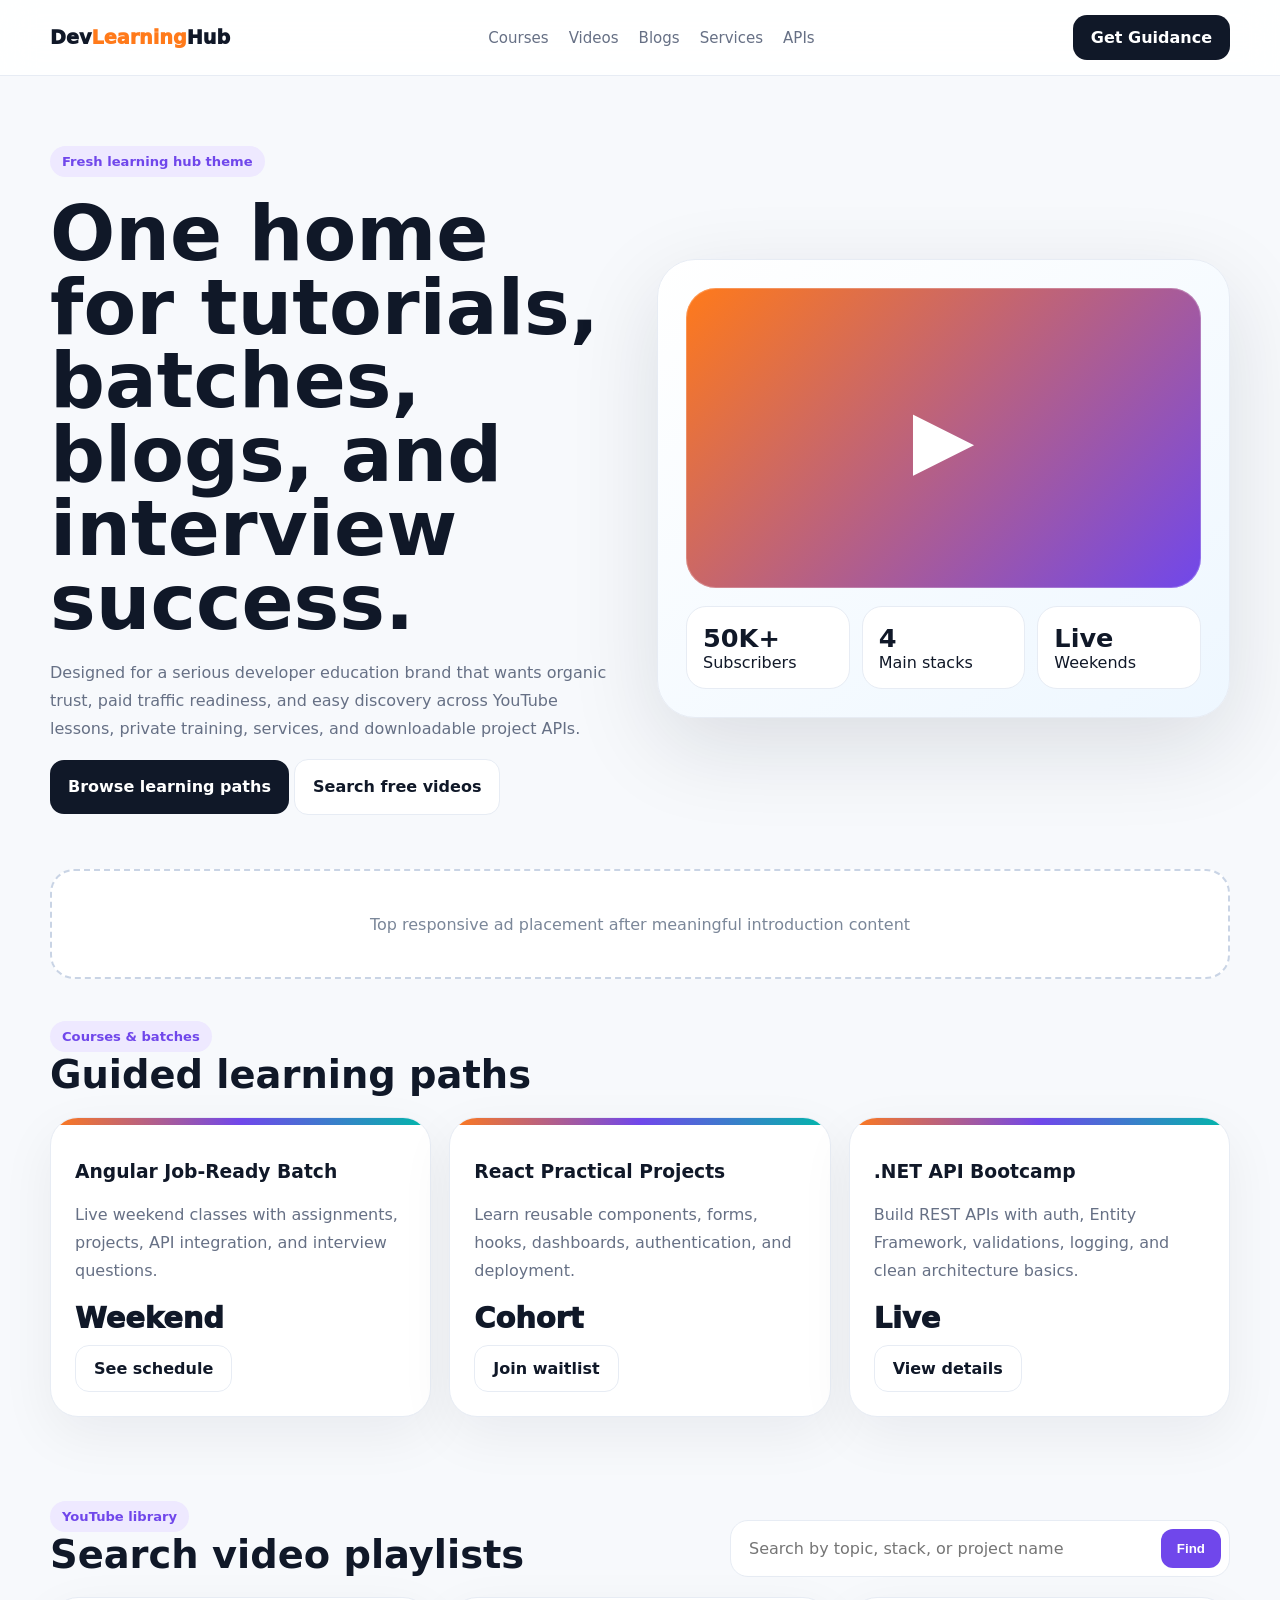
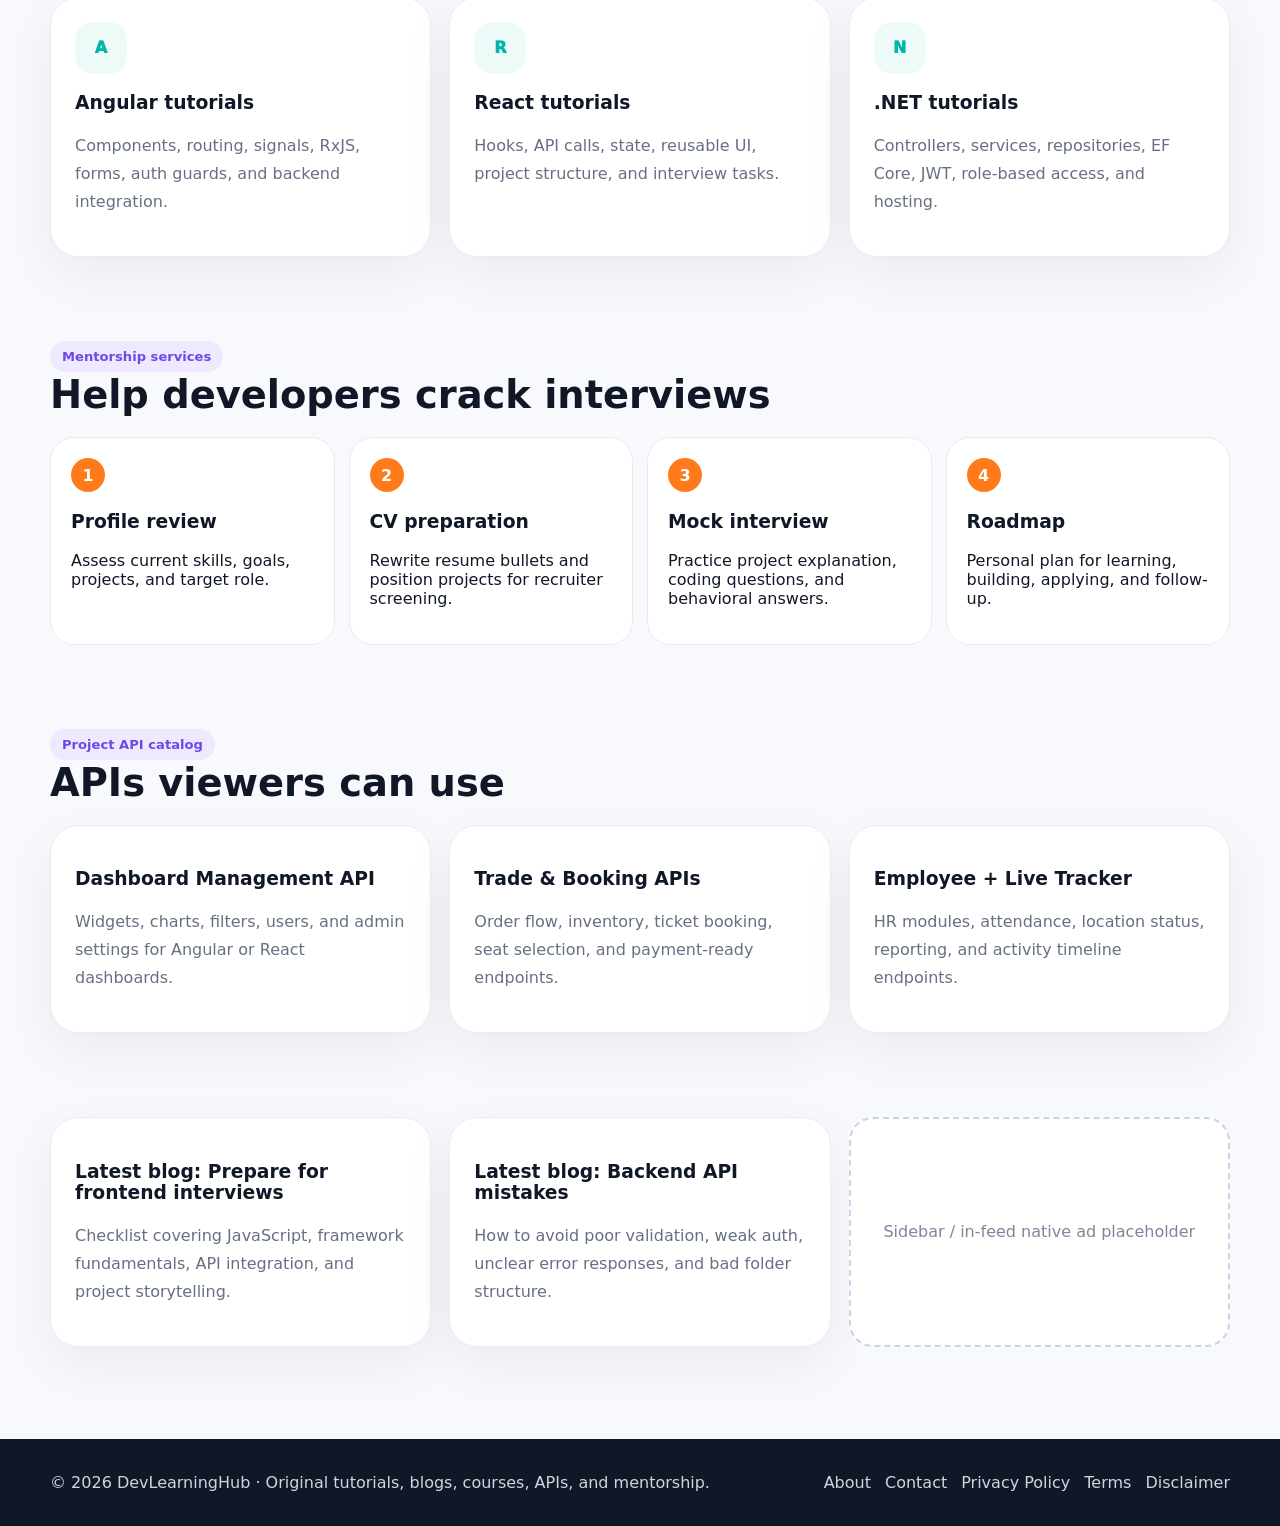
==== sample-2-learning-hub.html @ fd7df15d "Add developer academy HTML concepts" ====
<!DOCTYPE html>
<html lang="en">
<head>
  <meta charset="UTF-8" />
  <meta name="viewport" content="width=device-width, initial-scale=1.0" />
  <title>Learning Hub · Sample 02</title>
  <style>
    :root{--ink:#101828;--muted:#667085;--bg:#f7f9fc;--card:#ffffff;--orange:#ff7a1a;--purple:#7047eb;--teal:#00b8a9;--line:#e7ecf4}*{box-sizing:border-box}body{margin:0;background:var(--bg);color:var(--ink);font-family:Inter,ui-sans-serif,system-ui,-apple-system,"Segoe UI",sans-serif}a{text-decoration:none;color:inherit}.wrap{width:min(1180px,calc(100% - 32px));margin:auto}.nav{background:rgba(255,255,255,.88);backdrop-filter:blur(18px);position:sticky;top:0;z-index:5;border-bottom:1px solid var(--line)}.nav .wrap{display:flex;align-items:center;justify-content:space-between;padding:15px 0}.brand{font-weight:950;font-size:1.2rem}.brand span{color:var(--orange)}.links{display:flex;gap:20px;color:var(--muted);font-size:.94rem}.btn{display:inline-flex;align-items:center;justify-content:center;border-radius:14px;padding:13px 18px;font-weight:900;background:var(--ink);color:#fff}.btn.alt{background:#fff;color:var(--ink);border:1px solid var(--line)}.hero{padding:70px 0 38px}.hero-grid{display:grid;grid-template-columns:1fr 1fr;gap:34px;align-items:center}.kicker{display:inline-flex;color:var(--purple);background:#eee9ff;border-radius:999px;padding:8px 12px;font-weight:900;font-size:.82rem}.hero h1{font-size:clamp(2.5rem,6vw,5.6rem);line-height:.96;margin:20px 0}.hero p,.card p,.feature p{color:var(--muted);line-height:1.75}.hero-card{background:linear-gradient(145deg,#fff,#eef7ff);border:1px solid var(--line);border-radius:38px;padding:28px;box-shadow:0 28px 90px rgba(16,24,40,.12)}.video-preview{height:300px;border-radius:30px;background:linear-gradient(135deg,var(--orange),var(--purple));display:grid;place-items:center;color:#fff;font-size:5rem;box-shadow:inset 0 0 0 1px rgba(255,255,255,.22)}.metrics{display:grid;grid-template-columns:repeat(3,1fr);gap:12px;margin-top:18px}.metric{background:#fff;border:1px solid var(--line);border-radius:20px;padding:16px}.metric strong{display:block;font-size:1.6rem}.ad{border:2px dashed #c9d4e5;background:#fff;border-radius:24px;color:#7b8799;display:grid;place-items:center;text-align:center;min-height:110px}.section{padding:42px 0}.head{display:flex;align-items:end;justify-content:space-between;gap:18px;margin-bottom:20px}h2{font-size:2.4rem;margin:0}.searchbar{display:flex;gap:10px;background:#fff;border:1px solid var(--line);border-radius:18px;padding:8px;width:min(500px,100%)}.searchbar input{border:0;outline:0;flex:1;font:inherit;padding:10px}.searchbar button{border:0;border-radius:12px;background:var(--purple);color:#fff;font-weight:900;padding:0 16px}.grid{display:grid;grid-template-columns:repeat(3,1fr);gap:18px}.card,.feature{background:var(--card);border:1px solid var(--line);border-radius:28px;padding:24px;box-shadow:0 18px 55px rgba(16,24,40,.06)}.icon{width:52px;height:52px;border-radius:18px;background:#eefaf8;color:var(--teal);display:grid;place-items:center;font-weight:950;margin-bottom:14px}.course{position:relative;overflow:hidden}.course:before{content:"";position:absolute;inset:0 0 auto;height:7px;background:linear-gradient(90deg,var(--orange),var(--purple),var(--teal))}.price{font-size:1.8rem;font-weight:950;margin:10px 0}.timeline{display:grid;grid-template-columns:repeat(4,1fr);gap:14px}.step{background:#fff;border:1px solid var(--line);border-radius:24px;padding:20px}.num{width:34px;height:34px;border-radius:50%;background:var(--orange);color:#fff;display:grid;place-items:center;font-weight:900}.footer{background:#101828;color:#d0d5dd;margin-top:50px;padding:34px 0}.footer .wrap{display:flex;justify-content:space-between;gap:20px;flex-wrap:wrap}.legal{display:flex;gap:14px;flex-wrap:wrap}@media(max-width:900px){.links{display:none}.hero-grid,.grid,.timeline{grid-template-columns:1fr}.head{display:block}.searchbar{margin-top:16px}.metrics{grid-template-columns:1fr}}
  </style>
</head>
<body>
  <nav class="nav"><div class="wrap"><a class="brand" href="index.html">Dev<span>Learning</span>Hub</a><div class="links"><a href="#courses">Courses</a><a href="#videos">Videos</a><a href="#blogs">Blogs</a><a href="#services">Services</a><a href="#projects">APIs</a></div><a class="btn" href="#services">Get Guidance</a></div></nav>
  <main>
    <section class="hero wrap"><div class="hero-grid"><div><span class="kicker">Fresh learning hub theme</span><h1>One home for tutorials, batches, blogs, and interview success.</h1><p>Designed for a serious developer education brand that wants organic trust, paid traffic readiness, and easy discovery across YouTube lessons, private training, services, and downloadable project APIs.</p><p><a class="btn" href="#courses">Browse learning paths</a> <a class="btn alt" href="#videos">Search free videos</a></p></div><aside class="hero-card"><div class="video-preview">▶</div><div class="metrics"><div class="metric"><strong>50K+</strong>Subscribers</div><div class="metric"><strong>4</strong>Main stacks</div><div class="metric"><strong>Live</strong>Weekends</div></div></aside></div></section>
    <section class="wrap"><div class="ad">Top responsive ad placement after meaningful introduction content</div></section>
    <section class="section wrap" id="courses"><div class="head"><div><span class="kicker">Courses & batches</span><h2>Guided learning paths</h2></div></div><div class="grid"><article class="card course"><h3>Angular Job-Ready Batch</h3><p>Live weekend classes with assignments, projects, API integration, and interview questions.</p><div class="price">Weekend</div><a class="btn alt" href="#">See schedule</a></article><article class="card course"><h3>React Practical Projects</h3><p>Learn reusable components, forms, hooks, dashboards, authentication, and deployment.</p><div class="price">Cohort</div><a class="btn alt" href="#">Join waitlist</a></article><article class="card course"><h3>.NET API Bootcamp</h3><p>Build REST APIs with auth, Entity Framework, validations, logging, and clean architecture basics.</p><div class="price">Live</div><a class="btn alt" href="#">View details</a></article></div></section>
    <section class="section wrap" id="videos"><div class="head"><div><span class="kicker">YouTube library</span><h2>Search video playlists</h2></div><form class="searchbar"><input placeholder="Search by topic, stack, or project name" /><button>Find</button></form></div><div class="grid"><article class="feature"><div class="icon">A</div><h3>Angular tutorials</h3><p>Components, routing, signals, RxJS, forms, auth guards, and backend integration.</p></article><article class="feature"><div class="icon">R</div><h3>React tutorials</h3><p>Hooks, API calls, state, reusable UI, project structure, and interview tasks.</p></article><article class="feature"><div class="icon">N</div><h3>.NET tutorials</h3><p>Controllers, services, repositories, EF Core, JWT, role-based access, and hosting.</p></article></div></section>
    <section class="section wrap" id="services"><div class="head"><div><span class="kicker">Mentorship services</span><h2>Help developers crack interviews</h2></div></div><div class="timeline"><div class="step"><div class="num">1</div><h3>Profile review</h3><p>Assess current skills, goals, projects, and target role.</p></div><div class="step"><div class="num">2</div><h3>CV preparation</h3><p>Rewrite resume bullets and position projects for recruiter screening.</p></div><div class="step"><div class="num">3</div><h3>Mock interview</h3><p>Practice project explanation, coding questions, and behavioral answers.</p></div><div class="step"><div class="num">4</div><h3>Roadmap</h3><p>Personal plan for learning, building, applying, and follow-up.</p></div></div></section>
    <section class="section wrap" id="projects"><div class="head"><div><span class="kicker">Project API catalog</span><h2>APIs viewers can use</h2></div></div><div class="grid"><article class="card"><h3>Dashboard Management API</h3><p>Widgets, charts, filters, users, and admin settings for Angular or React dashboards.</p></article><article class="card"><h3>Trade & Booking APIs</h3><p>Order flow, inventory, ticket booking, seat selection, and payment-ready endpoints.</p></article><article class="card"><h3>Employee + Live Tracker</h3><p>HR modules, attendance, location status, reporting, and activity timeline endpoints.</p></article></div></section>
    <section class="section wrap" id="blogs"><div class="grid"><article class="card"><h3>Latest blog: Prepare for frontend interviews</h3><p>Checklist covering JavaScript, framework fundamentals, API integration, and project storytelling.</p></article><article class="card"><h3>Latest blog: Backend API mistakes</h3><p>How to avoid poor validation, weak auth, unclear error responses, and bad folder structure.</p></article><div class="ad">Sidebar / in-feed native ad placeholder</div></div></section>
  </main>
  <footer class="footer"><div class="wrap"><div>© 2026 DevLearningHub · Original tutorials, blogs, courses, APIs, and mentorship.</div><div class="legal"><a>About</a><a>Contact</a><a>Privacy Policy</a><a>Terms</a><a>Disclaimer</a></div></div></footer>
</body>
</html>
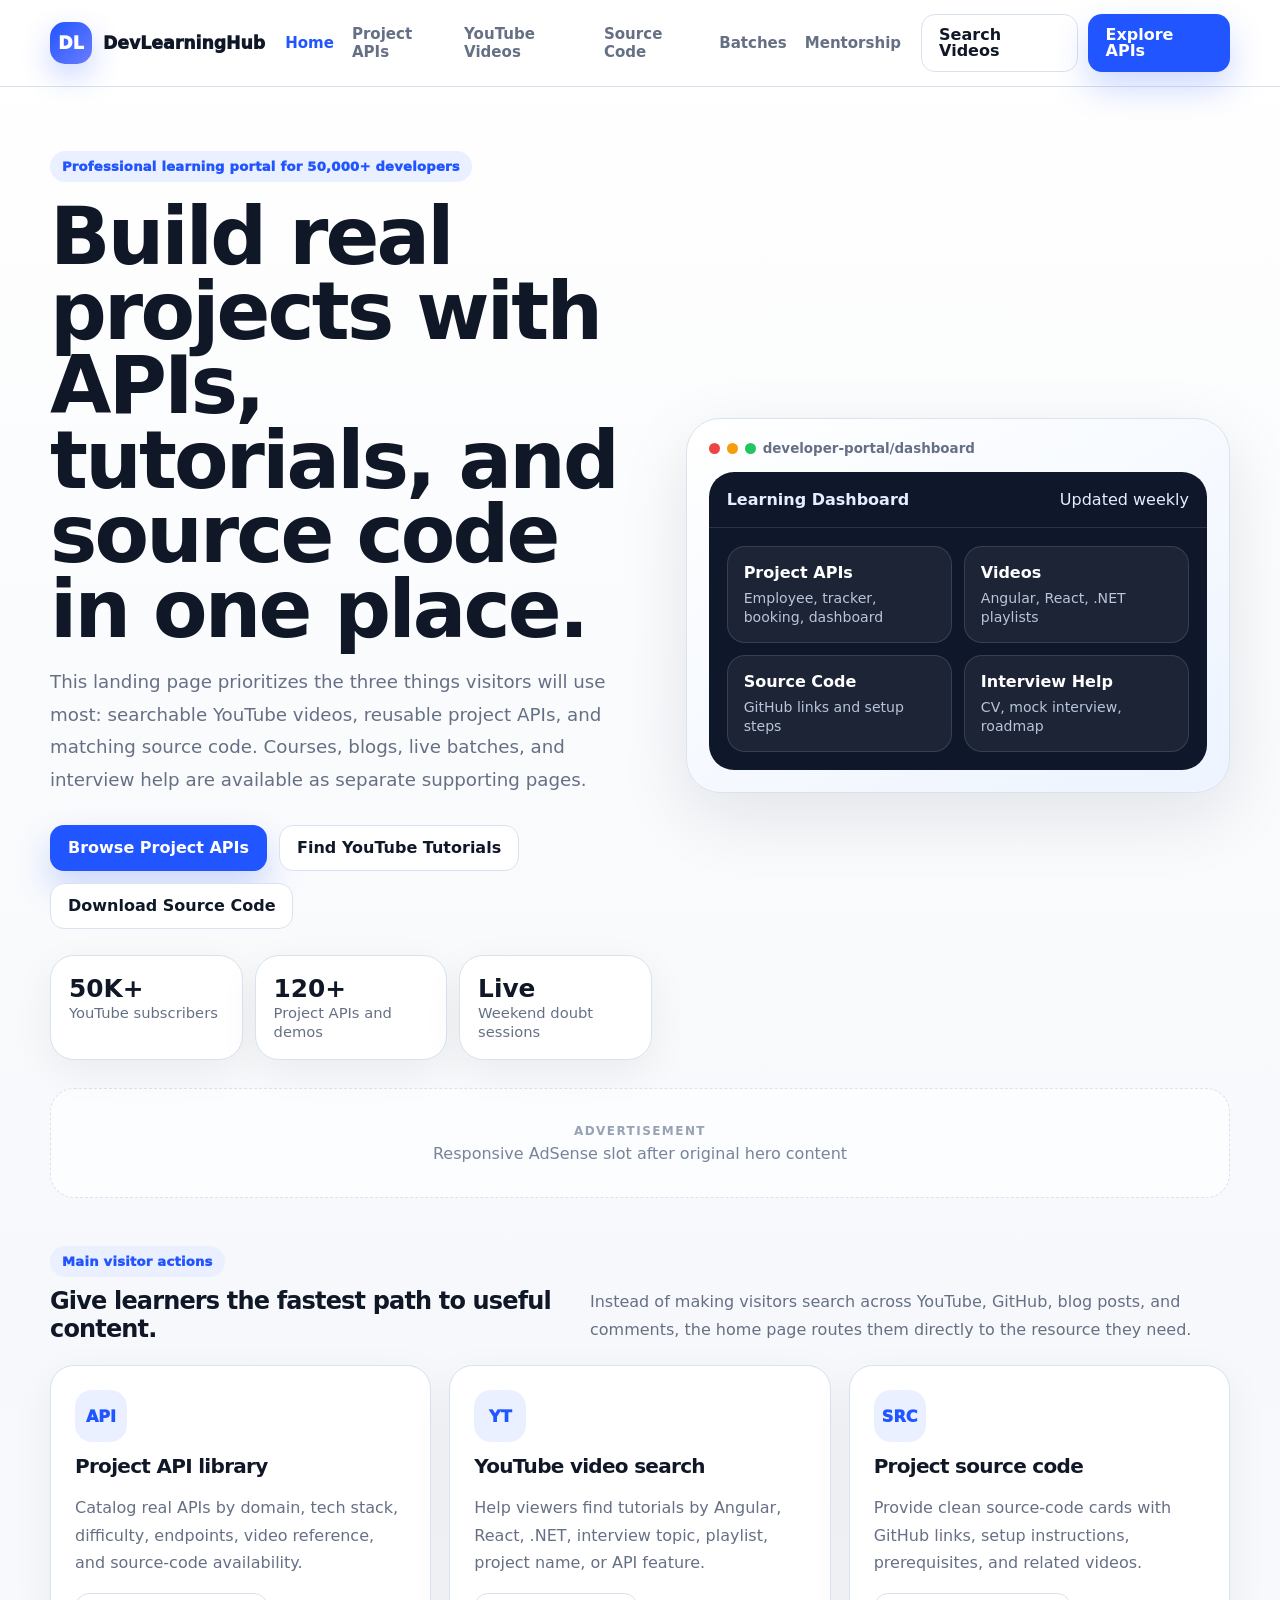
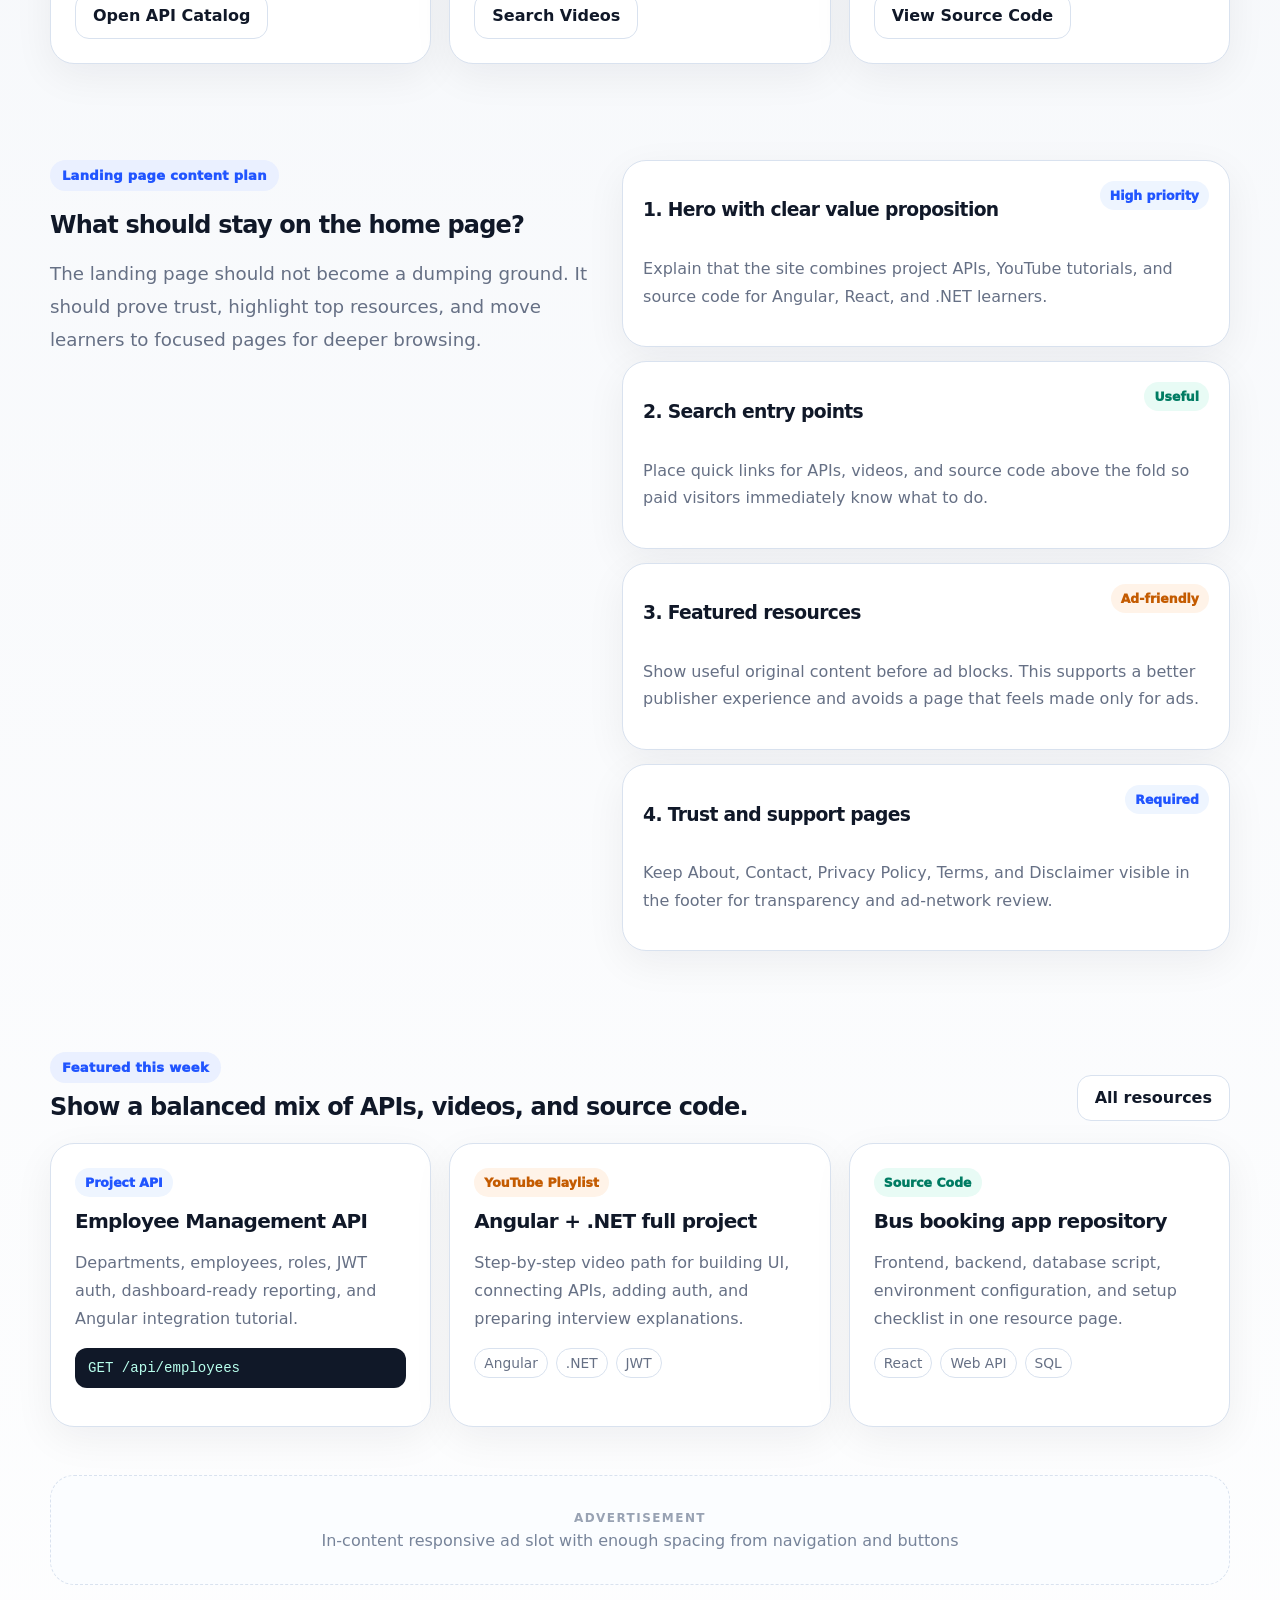
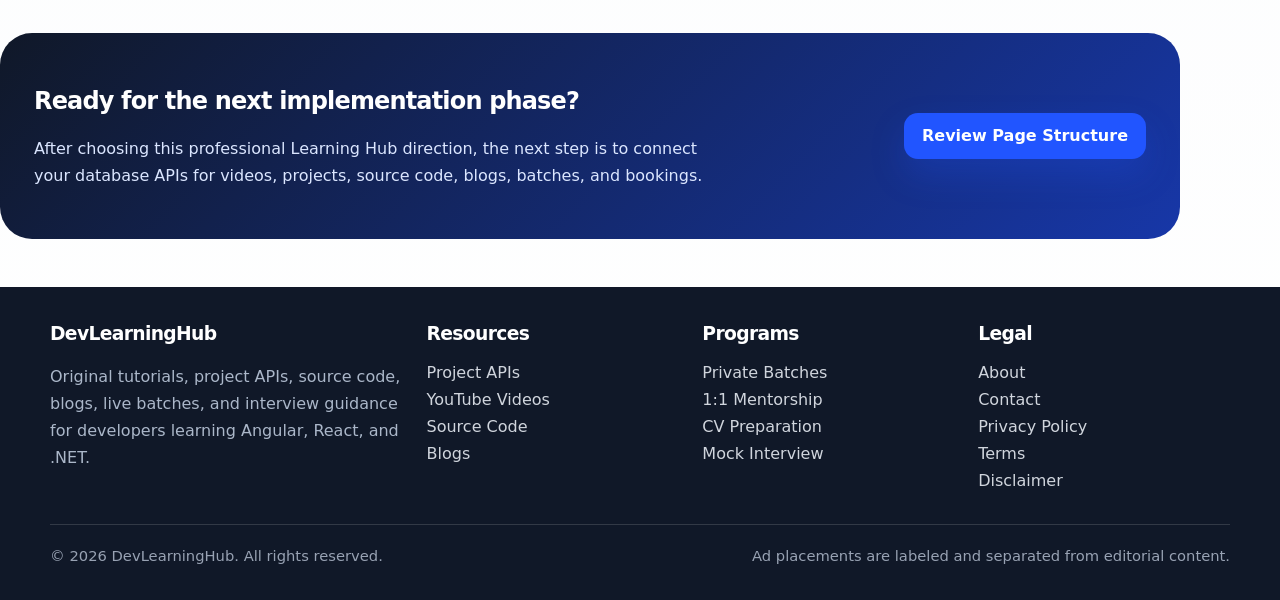
==== commit 6f674aa4: "Refine learning hub website prototype" ====
--- a/sample-2-learning-hub.html
+++ b/sample-2-learning-hub.html
@@ -3,22 +3,155 @@
 <head>
   <meta charset="UTF-8" />
   <meta name="viewport" content="width=device-width, initial-scale=1.0" />
-  <title>Learning Hub · Sample 02</title>
-  <style>
-    :root{--ink:#101828;--muted:#667085;--bg:#f7f9fc;--card:#ffffff;--orange:#ff7a1a;--purple:#7047eb;--teal:#00b8a9;--line:#e7ecf4}*{box-sizing:border-box}body{margin:0;background:var(--bg);color:var(--ink);font-family:Inter,ui-sans-serif,system-ui,-apple-system,"Segoe UI",sans-serif}a{text-decoration:none;color:inherit}.wrap{width:min(1180px,calc(100% - 32px));margin:auto}.nav{background:rgba(255,255,255,.88);backdrop-filter:blur(18px);position:sticky;top:0;z-index:5;border-bottom:1px solid var(--line)}.nav .wrap{display:flex;align-items:center;justify-content:space-between;padding:15px 0}.brand{font-weight:950;font-size:1.2rem}.brand span{color:var(--orange)}.links{display:flex;gap:20px;color:var(--muted);font-size:.94rem}.btn{display:inline-flex;align-items:center;justify-content:center;border-radius:14px;padding:13px 18px;font-weight:900;background:var(--ink);color:#fff}.btn.alt{background:#fff;color:var(--ink);border:1px solid var(--line)}.hero{padding:70px 0 38px}.hero-grid{display:grid;grid-template-columns:1fr 1fr;gap:34px;align-items:center}.kicker{display:inline-flex;color:var(--purple);background:#eee9ff;border-radius:999px;padding:8px 12px;font-weight:900;font-size:.82rem}.hero h1{font-size:clamp(2.5rem,6vw,5.6rem);line-height:.96;margin:20px 0}.hero p,.card p,.feature p{color:var(--muted);line-height:1.75}.hero-card{background:linear-gradient(145deg,#fff,#eef7ff);border:1px solid var(--line);border-radius:38px;padding:28px;box-shadow:0 28px 90px rgba(16,24,40,.12)}.video-preview{height:300px;border-radius:30px;background:linear-gradient(135deg,var(--orange),var(--purple));display:grid;place-items:center;color:#fff;font-size:5rem;box-shadow:inset 0 0 0 1px rgba(255,255,255,.22)}.metrics{display:grid;grid-template-columns:repeat(3,1fr);gap:12px;margin-top:18px}.metric{background:#fff;border:1px solid var(--line);border-radius:20px;padding:16px}.metric strong{display:block;font-size:1.6rem}.ad{border:2px dashed #c9d4e5;background:#fff;border-radius:24px;color:#7b8799;display:grid;place-items:center;text-align:center;min-height:110px}.section{padding:42px 0}.head{display:flex;align-items:end;justify-content:space-between;gap:18px;margin-bottom:20px}h2{font-size:2.4rem;margin:0}.searchbar{display:flex;gap:10px;background:#fff;border:1px solid var(--line);border-radius:18px;padding:8px;width:min(500px,100%)}.searchbar input{border:0;outline:0;flex:1;font:inherit;padding:10px}.searchbar button{border:0;border-radius:12px;background:var(--purple);color:#fff;font-weight:900;padding:0 16px}.grid{display:grid;grid-template-columns:repeat(3,1fr);gap:18px}.card,.feature{background:var(--card);border:1px solid var(--line);border-radius:28px;padding:24px;box-shadow:0 18px 55px rgba(16,24,40,.06)}.icon{width:52px;height:52px;border-radius:18px;background:#eefaf8;color:var(--teal);display:grid;place-items:center;font-weight:950;margin-bottom:14px}.course{position:relative;overflow:hidden}.course:before{content:"";position:absolute;inset:0 0 auto;height:7px;background:linear-gradient(90deg,var(--orange),var(--purple),var(--teal))}.price{font-size:1.8rem;font-weight:950;margin:10px 0}.timeline{display:grid;grid-template-columns:repeat(4,1fr);gap:14px}.step{background:#fff;border:1px solid var(--line);border-radius:24px;padding:20px}.num{width:34px;height:34px;border-radius:50%;background:var(--orange);color:#fff;display:grid;place-items:center;font-weight:900}.footer{background:#101828;color:#d0d5dd;margin-top:50px;padding:34px 0}.footer .wrap{display:flex;justify-content:space-between;gap:20px;flex-wrap:wrap}.legal{display:flex;gap:14px;flex-wrap:wrap}@media(max-width:900px){.links{display:none}.hero-grid,.grid,.timeline{grid-template-columns:1fr}.head{display:block}.searchbar{margin-top:16px}.metrics{grid-template-columns:1fr}}
-  </style>
+  <meta name="description" content="A professional developer learning portal for project APIs, YouTube tutorials, source code, blogs, live batches, and interview guidance." />
+  <title>Learning Hub Selected Concept · DevLearningHub</title>
+  <link rel="stylesheet" href="styles.css" />
 </head>
 <body>
-  <nav class="nav"><div class="wrap"><a class="brand" href="index.html">Dev<span>Learning</span>Hub</a><div class="links"><a href="#courses">Courses</a><a href="#videos">Videos</a><a href="#blogs">Blogs</a><a href="#services">Services</a><a href="#projects">APIs</a></div><a class="btn" href="#services">Get Guidance</a></div></nav>
-  <main>
-    <section class="hero wrap"><div class="hero-grid"><div><span class="kicker">Fresh learning hub theme</span><h1>One home for tutorials, batches, blogs, and interview success.</h1><p>Designed for a serious developer education brand that wants organic trust, paid traffic readiness, and easy discovery across YouTube lessons, private training, services, and downloadable project APIs.</p><p><a class="btn" href="#courses">Browse learning paths</a> <a class="btn alt" href="#videos">Search free videos</a></p></div><aside class="hero-card"><div class="video-preview">▶</div><div class="metrics"><div class="metric"><strong>50K+</strong>Subscribers</div><div class="metric"><strong>4</strong>Main stacks</div><div class="metric"><strong>Live</strong>Weekends</div></div></aside></div></section>
-    <section class="wrap"><div class="ad">Top responsive ad placement after meaningful introduction content</div></section>
-    <section class="section wrap" id="courses"><div class="head"><div><span class="kicker">Courses & batches</span><h2>Guided learning paths</h2></div></div><div class="grid"><article class="card course"><h3>Angular Job-Ready Batch</h3><p>Live weekend classes with assignments, projects, API integration, and interview questions.</p><div class="price">Weekend</div><a class="btn alt" href="#">See schedule</a></article><article class="card course"><h3>React Practical Projects</h3><p>Learn reusable components, forms, hooks, dashboards, authentication, and deployment.</p><div class="price">Cohort</div><a class="btn alt" href="#">Join waitlist</a></article><article class="card course"><h3>.NET API Bootcamp</h3><p>Build REST APIs with auth, Entity Framework, validations, logging, and clean architecture basics.</p><div class="price">Live</div><a class="btn alt" href="#">View details</a></article></div></section>
-    <section class="section wrap" id="videos"><div class="head"><div><span class="kicker">YouTube library</span><h2>Search video playlists</h2></div><form class="searchbar"><input placeholder="Search by topic, stack, or project name" /><button>Find</button></form></div><div class="grid"><article class="feature"><div class="icon">A</div><h3>Angular tutorials</h3><p>Components, routing, signals, RxJS, forms, auth guards, and backend integration.</p></article><article class="feature"><div class="icon">R</div><h3>React tutorials</h3><p>Hooks, API calls, state, reusable UI, project structure, and interview tasks.</p></article><article class="feature"><div class="icon">N</div><h3>.NET tutorials</h3><p>Controllers, services, repositories, EF Core, JWT, role-based access, and hosting.</p></article></div></section>
-    <section class="section wrap" id="services"><div class="head"><div><span class="kicker">Mentorship services</span><h2>Help developers crack interviews</h2></div></div><div class="timeline"><div class="step"><div class="num">1</div><h3>Profile review</h3><p>Assess current skills, goals, projects, and target role.</p></div><div class="step"><div class="num">2</div><h3>CV preparation</h3><p>Rewrite resume bullets and position projects for recruiter screening.</p></div><div class="step"><div class="num">3</div><h3>Mock interview</h3><p>Practice project explanation, coding questions, and behavioral answers.</p></div><div class="step"><div class="num">4</div><h3>Roadmap</h3><p>Personal plan for learning, building, applying, and follow-up.</p></div></div></section>
-    <section class="section wrap" id="projects"><div class="head"><div><span class="kicker">Project API catalog</span><h2>APIs viewers can use</h2></div></div><div class="grid"><article class="card"><h3>Dashboard Management API</h3><p>Widgets, charts, filters, users, and admin settings for Angular or React dashboards.</p></article><article class="card"><h3>Trade & Booking APIs</h3><p>Order flow, inventory, ticket booking, seat selection, and payment-ready endpoints.</p></article><article class="card"><h3>Employee + Live Tracker</h3><p>HR modules, attendance, location status, reporting, and activity timeline endpoints.</p></article></div></section>
-    <section class="section wrap" id="blogs"><div class="grid"><article class="card"><h3>Latest blog: Prepare for frontend interviews</h3><p>Checklist covering JavaScript, framework fundamentals, API integration, and project storytelling.</p></article><article class="card"><h3>Latest blog: Backend API mistakes</h3><p>How to avoid poor validation, weak auth, unclear error responses, and bad folder structure.</p></article><div class="ad">Sidebar / in-feed native ad placeholder</div></div></section>
+  <a class="skip-link" href="#main">Skip to content</a>
+  <header class="site-header">
+    <div class="container navbar">
+      <a class="brand" href="index.html"><span class="brand-mark">DL</span><span>DevLearningHub</span></a>
+      <nav class="nav-links" aria-label="Primary navigation">
+        <a aria-current="page" href="index.html">Home</a>
+        <a href="project-apis.html">Project APIs</a>
+        <a href="videos.html">YouTube Videos</a>
+        <a href="source-code.html">Source Code</a>
+        <a href="batches.html">Batches</a>
+        <a href="mentorship.html">Mentorship</a>
+      </nav>
+      <div class="nav-actions">
+        <a class="btn btn-secondary" href="videos.html">Search Videos</a>
+        <a class="btn btn-primary" href="project-apis.html">Explore APIs</a>
+      </div>
+    </div>
+  </header>
+
+  <main id="main">
+    <section class="hero">
+      <div class="container hero-grid">
+        <div>
+          <span class="kicker">Professional learning portal for 50,000+ developers</span>
+          <h1>Build real projects with APIs, tutorials, and source code in one place.</h1>
+          <p class="lead">This landing page prioritizes the three things visitors will use most: searchable YouTube videos, reusable project APIs, and matching source code. Courses, blogs, live batches, and interview help are available as separate supporting pages.</p>
+          <div class="hero-actions">
+            <a class="btn btn-primary" href="project-apis.html">Browse Project APIs</a>
+            <a class="btn btn-secondary" href="videos.html">Find YouTube Tutorials</a>
+            <a class="btn btn-secondary" href="source-code.html">Download Source Code</a>
+          </div>
+          <div class="trust-row" aria-label="Creator metrics">
+            <div class="trust-card"><strong>50K+</strong><span>YouTube subscribers</span></div>
+            <div class="trust-card"><strong>120+</strong><span>Project APIs and demos</span></div>
+            <div class="trust-card"><strong>Live</strong><span>Weekend doubt sessions</span></div>
+          </div>
+        </div>
+        <aside class="hero-product" aria-label="Portal preview">
+          <div class="browser-bar"><span class="dot"></span><span class="dot"></span><span class="dot"></span><span>developer-portal/dashboard</span></div>
+          <div class="product-screen">
+            <div class="screen-top"><strong>Learning Dashboard</strong><span>Updated weekly</span></div>
+            <div class="screen-grid">
+              <div class="screen-tile"><strong>Project APIs</strong><span>Employee, tracker, booking, dashboard</span></div>
+              <div class="screen-tile"><strong>Videos</strong><span>Angular, React, .NET playlists</span></div>
+              <div class="screen-tile"><strong>Source Code</strong><span>GitHub links and setup steps</span></div>
+              <div class="screen-tile"><strong>Interview Help</strong><span>CV, mock interview, roadmap</span></div>
+            </div>
+          </div>
+        </aside>
+      </div>
+    </section>
+
+    <section class="container" aria-label="Advertisement">
+      <div class="ad-slot"><span><span class="ad-label">Advertisement</span>Responsive AdSense slot after original hero content</span></div>
+    </section>
+
+    <section class="section">
+      <div class="container">
+        <div class="section-header">
+          <div>
+            <span class="kicker">Main visitor actions</span>
+            <h2>Give learners the fastest path to useful content.</h2>
+          </div>
+          <p>Instead of making visitors search across YouTube, GitHub, blog posts, and comments, the home page routes them directly to the resource they need.</p>
+        </div>
+        <div class="feature-grid">
+          <article class="card">
+            <div class="icon">API</div>
+            <h3>Project API library</h3>
+            <p>Catalog real APIs by domain, tech stack, difficulty, endpoints, video reference, and source-code availability.</p>
+            <a class="btn btn-secondary" href="project-apis.html">Open API Catalog</a>
+          </article>
+          <article class="card">
+            <div class="icon">YT</div>
+            <h3>YouTube video search</h3>
+            <p>Help viewers find tutorials by Angular, React, .NET, interview topic, playlist, project name, or API feature.</p>
+            <a class="btn btn-secondary" href="videos.html">Search Videos</a>
+          </article>
+          <article class="card">
+            <div class="icon">SRC</div>
+            <h3>Project source code</h3>
+            <p>Provide clean source-code cards with GitHub links, setup instructions, prerequisites, and related videos.</p>
+            <a class="btn btn-secondary" href="source-code.html">View Source Code</a>
+          </article>
+        </div>
+      </div>
+    </section>
+
+    <section class="section">
+      <div class="container two-column">
+        <div>
+          <span class="kicker">Landing page content plan</span>
+          <h2>What should stay on the home page?</h2>
+          <p class="lead">The landing page should not become a dumping ground. It should prove trust, highlight top resources, and move learners to focused pages for deeper browsing.</p>
+        </div>
+        <div class="list">
+          <article class="list-item"><div class="list-item-header"><h3>1. Hero with clear value proposition</h3><span class="badge">High priority</span></div><p>Explain that the site combines project APIs, YouTube tutorials, and source code for Angular, React, and .NET learners.</p></article>
+          <article class="list-item"><div class="list-item-header"><h3>2. Search entry points</h3><span class="badge badge-green">Useful</span></div><p>Place quick links for APIs, videos, and source code above the fold so paid visitors immediately know what to do.</p></article>
+          <article class="list-item"><div class="list-item-header"><h3>3. Featured resources</h3><span class="badge badge-orange">Ad-friendly</span></div><p>Show useful original content before ad blocks. This supports a better publisher experience and avoids a page that feels made only for ads.</p></article>
+          <article class="list-item"><div class="list-item-header"><h3>4. Trust and support pages</h3><span class="badge">Required</span></div><p>Keep About, Contact, Privacy Policy, Terms, and Disclaimer visible in the footer for transparency and ad-network review.</p></article>
+        </div>
+      </div>
+    </section>
+
+    <section class="section">
+      <div class="container">
+        <div class="section-header">
+          <div>
+            <span class="kicker">Featured this week</span>
+            <h2>Show a balanced mix of APIs, videos, and source code.</h2>
+          </div>
+          <div class="section-actions"><a class="btn btn-secondary" href="project-apis.html">All resources</a></div>
+        </div>
+        <div class="resource-grid">
+          <article class="card"><span class="badge">Project API</span><h3>Employee Management API</h3><p>Departments, employees, roles, JWT auth, dashboard-ready reporting, and Angular integration tutorial.</p><code class="endpoint">GET /api/employees</code></article>
+          <article class="card"><span class="badge badge-orange">YouTube Playlist</span><h3>Angular + .NET full project</h3><p>Step-by-step video path for building UI, connecting APIs, adding auth, and preparing interview explanations.</p><div class="meta"><span>Angular</span><span>.NET</span><span>JWT</span></div></article>
+          <article class="card"><span class="badge badge-green">Source Code</span><h3>Bus booking app repository</h3><p>Frontend, backend, database script, environment configuration, and setup checklist in one resource page.</p><div class="meta"><span>React</span><span>Web API</span><span>SQL</span></div></article>
+        </div>
+      </div>
+    </section>
+
+    <section class="container" aria-label="Advertisement">
+      <div class="ad-slot"><span><span class="ad-label">Advertisement</span>In-content responsive ad slot with enough spacing from navigation and buttons</span></div>
+    </section>
+
+    <section class="container cta-band">
+      <div>
+        <h2>Ready for the next implementation phase?</h2>
+        <p>After choosing this professional Learning Hub direction, the next step is to connect your database APIs for videos, projects, source code, blogs, batches, and bookings.</p>
+      </div>
+      <a class="btn btn-primary" href="project-apis.html">Review Page Structure</a>
+    </section>
   </main>
-  <footer class="footer"><div class="wrap"><div>© 2026 DevLearningHub · Original tutorials, blogs, courses, APIs, and mentorship.</div><div class="legal"><a>About</a><a>Contact</a><a>Privacy Policy</a><a>Terms</a><a>Disclaimer</a></div></div></footer>
+
+  <footer class="site-footer">
+    <div class="container">
+      <div class="footer-grid">
+        <div><h3>DevLearningHub</h3><p>Original tutorials, project APIs, source code, blogs, live batches, and interview guidance for developers learning Angular, React, and .NET.</p></div>
+        <div><h3>Resources</h3><a href="project-apis.html">Project APIs</a><a href="videos.html">YouTube Videos</a><a href="source-code.html">Source Code</a><a href="blogs.html">Blogs</a></div>
+        <div><h3>Programs</h3><a href="batches.html">Private Batches</a><a href="mentorship.html">1:1 Mentorship</a><a href="mentorship.html#cv">CV Preparation</a><a href="mentorship.html#interview">Mock Interview</a></div>
+        <div><h3>Legal</h3><a href="#">About</a><a href="#">Contact</a><a href="#">Privacy Policy</a><a href="#">Terms</a><a href="#">Disclaimer</a></div>
+      </div>
+      <div class="footer-bottom"><span>© 2026 DevLearningHub. All rights reserved.</span><span>Ad placements are labeled and separated from editorial content.</span></div>
+    </div>
+  </footer>
 </body>
 </html>
--- a/styles.css
+++ b/styles.css
@@ -0,0 +1,507 @@
+:root {
+  --bg: #f6f8fb;
+  --surface: #ffffff;
+  --surface-soft: #eef5ff;
+  --ink: #101828;
+  --muted: #667085;
+  --line: #d9e2ef;
+  --primary: #2155ff;
+  --primary-dark: #1737a8;
+  --accent: #ff7a1a;
+  --success: #00a884;
+  --warning: #f59e0b;
+  --shadow: 0 22px 70px rgba(16, 24, 40, .10);
+  --radius: 24px;
+}
+
+* { box-sizing: border-box; }
+
+html { scroll-behavior: smooth; }
+
+body {
+  margin: 0;
+  background: linear-gradient(180deg, #ffffff 0%, var(--bg) 34%, #ffffff 100%);
+  color: var(--ink);
+  font-family: Inter, ui-sans-serif, system-ui, -apple-system, BlinkMacSystemFont, "Segoe UI", sans-serif;
+}
+
+a { color: inherit; text-decoration: none; }
+
+img, svg { max-width: 100%; }
+
+.container {
+  width: min(1180px, calc(100% - 32px));
+  margin: 0 auto;
+}
+
+.skip-link {
+  position: absolute;
+  left: -999px;
+  top: 10px;
+  background: var(--ink);
+  color: #fff;
+  padding: 10px 14px;
+  border-radius: 10px;
+  z-index: 20;
+}
+
+.skip-link:focus { left: 10px; }
+
+.site-header {
+  position: sticky;
+  top: 0;
+  z-index: 10;
+  background: rgba(255,255,255,.92);
+  border-bottom: 1px solid var(--line);
+  backdrop-filter: blur(16px);
+}
+
+.navbar {
+  display: flex;
+  align-items: center;
+  justify-content: space-between;
+  gap: 20px;
+  padding: 14px 0;
+}
+
+.brand {
+  display: inline-flex;
+  align-items: center;
+  gap: 11px;
+  font-weight: 950;
+  font-size: 1.08rem;
+}
+
+.brand-mark {
+  width: 42px;
+  height: 42px;
+  border-radius: 15px;
+  display: grid;
+  place-items: center;
+  background: linear-gradient(135deg, var(--primary), #6a7dff);
+  color: #fff;
+  box-shadow: 0 12px 30px rgba(33, 85, 255, .24);
+}
+
+.nav-links {
+  display: flex;
+  align-items: center;
+  gap: 18px;
+  color: var(--muted);
+  font-size: .94rem;
+  font-weight: 700;
+}
+
+.nav-links a:hover,
+.nav-links a[aria-current="page"] { color: var(--primary); }
+
+.nav-actions { display: flex; gap: 10px; align-items: center; }
+
+.btn {
+  display: inline-flex;
+  align-items: center;
+  justify-content: center;
+  gap: 8px;
+  border: 1px solid transparent;
+  border-radius: 14px;
+  padding: 12px 17px;
+  min-height: 46px;
+  font-weight: 900;
+  line-height: 1;
+  cursor: pointer;
+}
+
+.btn-primary {
+  background: var(--primary);
+  color: #fff;
+  box-shadow: 0 16px 34px rgba(33, 85, 255, .22);
+}
+
+.btn-primary:hover { background: var(--primary-dark); }
+
+.btn-secondary {
+  background: #fff;
+  color: var(--ink);
+  border-color: var(--line);
+}
+
+.btn-secondary:hover { border-color: var(--primary); color: var(--primary); }
+
+.hero {
+  padding: 64px 0 28px;
+}
+
+.hero-grid {
+  display: grid;
+  grid-template-columns: minmax(0, 1.05fr) minmax(360px, .95fr);
+  gap: 34px;
+  align-items: center;
+}
+
+.kicker {
+  display: inline-flex;
+  align-items: center;
+  gap: 8px;
+  border-radius: 999px;
+  padding: 8px 12px;
+  background: #eaf0ff;
+  color: var(--primary);
+  font-size: .82rem;
+  font-weight: 950;
+  letter-spacing: .02em;
+}
+
+h1, h2, h3 { letter-spacing: -.035em; }
+
+h1 {
+  margin: 18px 0;
+  max-width: 760px;
+  font-size: clamp(2.65rem, 6.2vw, 5.8rem);
+  line-height: .94;
+}
+
+.lead {
+  max-width: 740px;
+  color: var(--muted);
+  font-size: 1.14rem;
+  line-height: 1.8;
+}
+
+.hero-actions, .section-actions {
+  display: flex;
+  flex-wrap: wrap;
+  gap: 12px;
+  margin-top: 28px;
+}
+
+.trust-row {
+  display: grid;
+  grid-template-columns: repeat(3, 1fr);
+  gap: 12px;
+  margin-top: 26px;
+}
+
+.trust-card,
+.card,
+.panel,
+.search-panel,
+.list-item,
+.ad-slot {
+  background: var(--surface);
+  border: 1px solid var(--line);
+  border-radius: var(--radius);
+  box-shadow: 0 12px 40px rgba(16, 24, 40, .06);
+}
+
+.trust-card { padding: 18px; }
+
+.trust-card strong {
+  display: block;
+  font-size: 1.55rem;
+  color: var(--ink);
+}
+
+.trust-card span { color: var(--muted); font-size: .92rem; }
+
+.hero-product {
+  padding: 22px;
+  background: linear-gradient(150deg, #ffffff, #edf4ff);
+  border: 1px solid var(--line);
+  border-radius: 34px;
+  box-shadow: var(--shadow);
+}
+
+.browser-bar {
+  display: flex;
+  align-items: center;
+  gap: 7px;
+  padding: 0 0 16px;
+  color: var(--muted);
+  font-size: .84rem;
+  font-weight: 800;
+}
+
+.dot { width: 11px; height: 11px; border-radius: 999px; background: #ef4444; }
+.dot:nth-child(2) { background: #f59e0b; }
+.dot:nth-child(3) { background: #22c55e; }
+
+.product-screen {
+  border-radius: 25px;
+  overflow: hidden;
+  background: #0f172a;
+  color: #e5edff;
+}
+
+.screen-top {
+  display: flex;
+  justify-content: space-between;
+  padding: 18px;
+  border-bottom: 1px solid rgba(255,255,255,.12);
+}
+
+.screen-grid {
+  display: grid;
+  grid-template-columns: 1fr 1fr;
+  gap: 12px;
+  padding: 18px;
+}
+
+.screen-tile {
+  border: 1px solid rgba(255,255,255,.12);
+  border-radius: 18px;
+  padding: 16px;
+  background: rgba(255,255,255,.06);
+}
+
+.screen-tile strong { display: block; color: #fff; margin-bottom: 6px; }
+.screen-tile span { color: #b8c5db; font-size: .88rem; }
+
+.ad-slot {
+  min-height: 110px;
+  display: grid;
+  place-items: center;
+  padding: 20px;
+  text-align: center;
+  color: #77849a;
+  border-style: dashed;
+  background: #fbfdff;
+  box-shadow: none;
+}
+
+.ad-label {
+  display: block;
+  color: #98a2b3;
+  font-size: .75rem;
+  font-weight: 900;
+  text-transform: uppercase;
+  letter-spacing: .12em;
+  margin-bottom: 6px;
+}
+
+.section { padding: 48px 0; }
+
+.section-header {
+  display: flex;
+  justify-content: space-between;
+  align-items: flex-end;
+  gap: 24px;
+  margin-bottom: 22px;
+}
+
+.section-header h2,
+.page-hero h1 {
+  margin: 10px 0 0;
+}
+
+.section-header p,
+.page-hero p,
+.card p,
+.panel p,
+.list-item p {
+  color: var(--muted);
+  line-height: 1.72;
+}
+
+.section-header p { max-width: 640px; margin-bottom: 0; }
+
+.feature-grid,
+.card-grid,
+.resource-grid {
+  display: grid;
+  grid-template-columns: repeat(3, minmax(0, 1fr));
+  gap: 18px;
+}
+
+.card { padding: 24px; }
+
+.card h3 { margin: 12px 0 8px; font-size: 1.25rem; }
+
+.icon {
+  width: 52px;
+  height: 52px;
+  border-radius: 17px;
+  display: grid;
+  place-items: center;
+  background: #eaf0ff;
+  color: var(--primary);
+  font-weight: 950;
+}
+
+.badge {
+  display: inline-flex;
+  align-items: center;
+  gap: 7px;
+  width: max-content;
+  max-width: 100%;
+  border-radius: 999px;
+  padding: 7px 10px;
+  background: #eef5ff;
+  color: var(--primary);
+  font-size: .78rem;
+  font-weight: 950;
+}
+
+.badge-orange { background: #fff3e8; color: #c45b00; }
+.badge-green { background: #e8fbf5; color: #007c63; }
+.badge-dark { background: #101828; color: #fff; }
+
+.search-panel { padding: 18px; }
+
+.search-row {
+  display: grid;
+  grid-template-columns: 1fr auto;
+  gap: 12px;
+}
+
+.search-input {
+  min-height: 50px;
+  border: 1px solid var(--line);
+  border-radius: 14px;
+  padding: 0 14px;
+  font: inherit;
+  outline: none;
+}
+
+.search-input:focus { border-color: var(--primary); box-shadow: 0 0 0 4px rgba(33,85,255,.10); }
+
+.filters { display: flex; flex-wrap: wrap; gap: 10px; margin-top: 14px; }
+.filter-pill { border: 1px solid var(--line); border-radius: 999px; padding: 8px 11px; color: var(--muted); font-size: .85rem; font-weight: 800; background: #fff; }
+
+.two-column {
+  display: grid;
+  grid-template-columns: .95fr 1.05fr;
+  gap: 22px;
+  align-items: start;
+}
+
+.list { display: grid; gap: 14px; }
+
+.list-item { padding: 20px; }
+
+.list-item-header {
+  display: flex;
+  align-items: flex-start;
+  justify-content: space-between;
+  gap: 16px;
+}
+
+.meta { display: flex; flex-wrap: wrap; gap: 8px; margin-top: 14px; color: var(--muted); font-size: .86rem; }
+.meta span { border: 1px solid var(--line); border-radius: 999px; padding: 6px 9px; }
+
+.endpoint {
+  display: block;
+  margin: 14px 0;
+  padding: 12px 13px;
+  border-radius: 12px;
+  background: #101828;
+  color: #b8ffed;
+  overflow-x: auto;
+  font-size: .88rem;
+}
+
+.page-hero {
+  padding: 52px 0 24px;
+  background: radial-gradient(circle at top right, rgba(33,85,255,.12), transparent 38%);
+}
+
+.page-hero h1 { max-width: 880px; font-size: clamp(2.3rem, 5.5vw, 4.8rem); line-height: 1; }
+.page-hero p { max-width: 760px; font-size: 1.08rem; }
+
+.sidebar-layout {
+  display: grid;
+  grid-template-columns: 280px minmax(0, 1fr);
+  gap: 22px;
+  align-items: start;
+}
+
+.sidebar {
+  position: sticky;
+  top: 92px;
+  padding: 18px;
+  background: #fff;
+  border: 1px solid var(--line);
+  border-radius: 22px;
+}
+
+.sidebar a {
+  display: block;
+  padding: 10px 12px;
+  border-radius: 12px;
+  color: var(--muted);
+  font-weight: 800;
+}
+
+.sidebar a:hover,
+.sidebar a[aria-current="page"] { background: #eef5ff; color: var(--primary); }
+
+.cta-band {
+  margin: 48px 0;
+  padding: 34px;
+  border-radius: 32px;
+  background: linear-gradient(135deg, #101828, #1737a8);
+  color: #fff;
+  display: flex;
+  align-items: center;
+  justify-content: space-between;
+  gap: 22px;
+}
+
+.cta-band p { color: #dbe6ff; max-width: 680px; line-height: 1.7; }
+
+.site-footer {
+  margin-top: 42px;
+  background: #101828;
+  color: #d0d5dd;
+  padding: 36px 0;
+}
+
+.footer-grid {
+  display: grid;
+  grid-template-columns: 1.4fr repeat(3, 1fr);
+  gap: 24px;
+}
+
+.site-footer h3 { color: #fff; margin-top: 0; }
+.site-footer a { display: block; color: #d0d5dd; margin: 8px 0; }
+.site-footer p { color: #abb7c9; line-height: 1.7; }
+
+.footer-bottom {
+  display: flex;
+  justify-content: space-between;
+  gap: 16px;
+  flex-wrap: wrap;
+  margin-top: 26px;
+  padding-top: 22px;
+  border-top: 1px solid rgba(255,255,255,.14);
+  color: #98a2b3;
+  font-size: .92rem;
+}
+
+@media (max-width: 980px) {
+  .nav-links { display: none; }
+  .hero-grid,
+  .two-column,
+  .sidebar-layout { grid-template-columns: 1fr; }
+  .sidebar { position: static; }
+  .feature-grid,
+  .card-grid,
+  .resource-grid,
+  .footer-grid { grid-template-columns: 1fr 1fr; }
+  .section-header,
+  .cta-band { display: block; }
+  .section-actions { margin-top: 16px; }
+}
+
+@media (max-width: 640px) {
+  .nav-actions .btn-secondary { display: none; }
+  .feature-grid,
+  .card-grid,
+  .resource-grid,
+  .trust-row,
+  .screen-grid,
+  .footer-grid { grid-template-columns: 1fr; }
+  .search-row { grid-template-columns: 1fr; }
+  .hero { padding-top: 42px; }
+  .section { padding: 34px 0; }
+  .card, .panel, .hero-product, .cta-band { border-radius: 20px; }
+}
